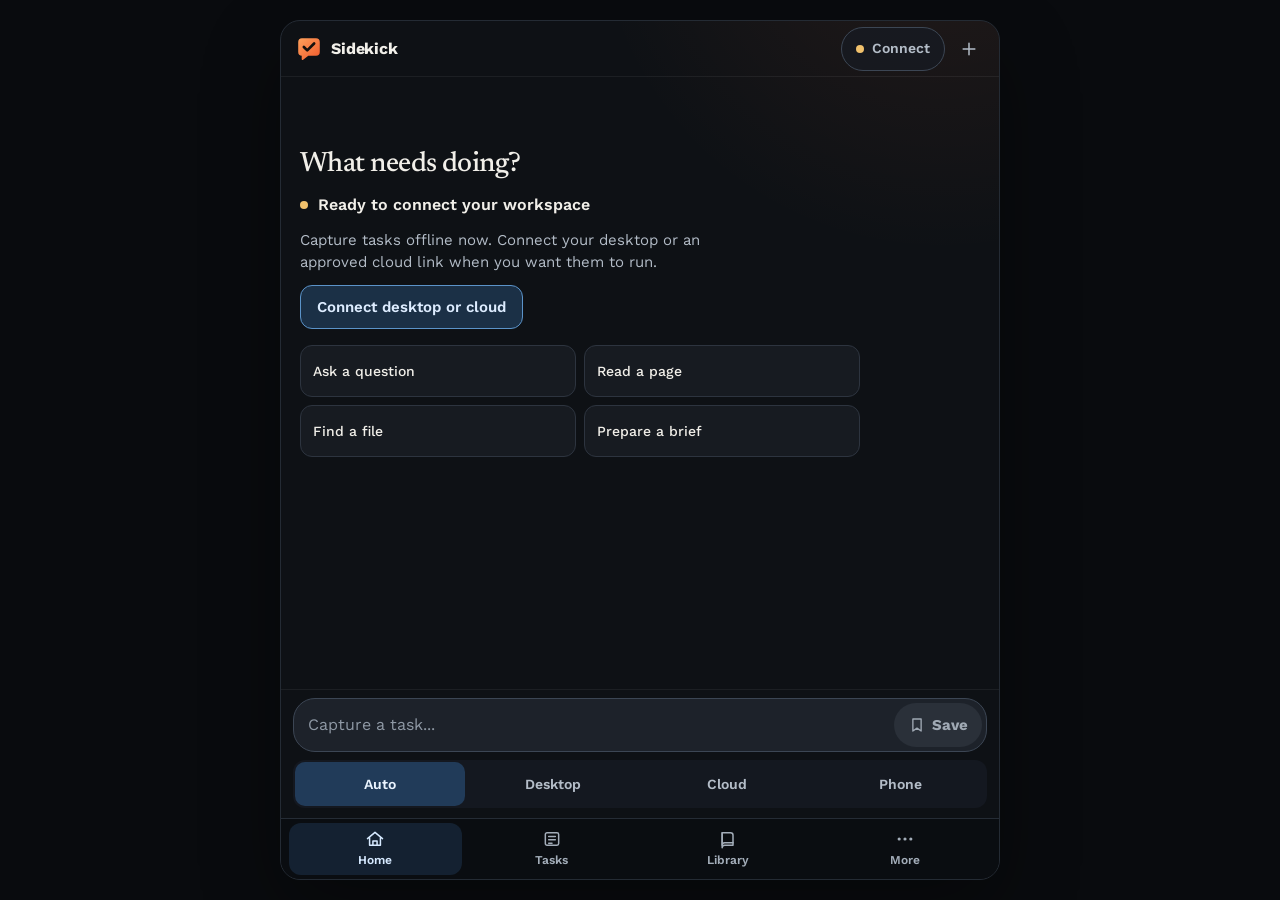
==== pocket.html @ bcf216ad "Sidekick phone v19 (rebuild): a notice such as 'your PC removed this phone' leads the home screen in" ====
<!doctype html><html lang="en"><head><meta charset="UTF-8"/><meta name="viewport" content="width=device-width,initial-scale=1,viewport-fit=cover"/><meta name="theme-color" content="#0e1115"/><meta name="application-name" content="Sidekick"/><meta name="apple-mobile-web-app-title" content="Sidekick"/><link rel="manifest" href="./pocket.webmanifest"/><link rel="icon" type="image/svg+xml" href="./pocket-icon.svg"/><title>Sidekick</title>  <script type="module" crossorigin src="./assets/pocket-DyJHhCcB.js"></script>
  <link rel="stylesheet" crossorigin href="./assets/pocket-sAyey6Wx.css">
</head><body><div id="root"></div></body></html>
---- assets/pocket-sAyey6Wx.css ----
@font-face{font-family:Newsreader Variable;font-style:normal;font-display:swap;font-weight:200 800;src:url(./newsreader-vietnamese-wght-normal-Czsa-EzN.woff2)format("woff2-variations");unicode-range:U+102-103,U+110-111,U+128-129,U+168-169,U+1A0-1A1,U+1AF-1B0,U+300-301,U+303-304,U+308-309,U+323,U+329,U+1EA0-1EF9,U+20AB}@font-face{font-family:Newsreader Variable;font-style:normal;font-display:swap;font-weight:200 800;src:url(./newsreader-latin-ext-wght-normal-C-3rgBeH.woff2)format("woff2-variations");unicode-range:U+100-2BA,U+2BD-2C5,U+2C7-2CC,U+2CE-2D7,U+2DD-2FF,U+304,U+308,U+329,U+1D00-1DBF,U+1E00-1E9F,U+1EF2-1EFF,U+2020,U+20A0-20AB,U+20AD-20C0,U+2113,U+2C60-2C7F,U+A720-A7FF}@font-face{font-family:Newsreader Variable;font-style:normal;font-display:swap;font-weight:200 800;src:url(./newsreader-latin-wght-normal-CCVVNp6i.woff2)format("woff2-variations");unicode-range:U+??,U+131,U+152-153,U+2BB-2BC,U+2C6,U+2DA,U+2DC,U+304,U+308,U+329,U+2000-206F,U+20AC,U+2122,U+2191,U+2193,U+2212,U+2215,U+FEFF,U+FFFD}@font-face{font-family:Work Sans Variable;font-style:normal;font-display:swap;font-weight:100 900;src:url(./work-sans-vietnamese-wght-normal-BKsN3ITN.woff2)format("woff2-variations");unicode-range:U+102-103,U+110-111,U+128-129,U+168-169,U+1A0-1A1,U+1AF-1B0,U+300-301,U+303-304,U+308-309,U+323,U+329,U+1EA0-1EF9,U+20AB}@font-face{font-family:Work Sans Variable;font-style:normal;font-display:swap;font-weight:100 900;src:url(./work-sans-latin-ext-wght-normal-B5dZ8C4S.woff2)format("woff2-variations");unicode-range:U+100-2BA,U+2BD-2C5,U+2C7-2CC,U+2CE-2D7,U+2DD-2FF,U+304,U+308,U+329,U+1D00-1DBF,U+1E00-1E9F,U+1EF2-1EFF,U+2020,U+20A0-20AB,U+20AD-20C0,U+2113,U+2C60-2C7F,U+A720-A7FF}@font-face{font-family:Work Sans Variable;font-style:normal;font-display:swap;font-weight:100 900;src:url(./work-sans-latin-wght-normal-Bl-S9Xys.woff2)format("woff2-variations");unicode-range:U+??,U+131,U+152-153,U+2BB-2BC,U+2C6,U+2DA,U+2DC,U+304,U+308,U+329,U+2000-206F,U+20AC,U+2122,U+2191,U+2193,U+2212,U+2215,U+FEFF,U+FFFD}:root{--p-bg:#0e1115;--p-rail:#090b0e;--p-surface:#171b21;--p-surface-2:#1d222a;--p-border:#2d343f;--p-border-strong:#3c4654;--p-text:#f1efe9;--p-muted:#b3bcc7;--p-faint:#97a1ad;--p-accent:#ff8f5c;--p-accent-strong:#ffa877;--p-green:#68cd9a;--p-amber:#f1c16c;--p-red:#f07b78;color:var(--p-text);background:var(--p-bg);--lightningcss-light: ;--lightningcss-dark:initial;color-scheme:dark;font-synthesis:none;-webkit-text-size-adjust:100%;-moz-text-size-adjust:100%;text-size-adjust:100%;font-family:Work Sans Variable,Segoe UI Variable,system-ui,sans-serif;font-size:16px;line-height:1.5}*{box-sizing:border-box}html,body,#root{height:100%}body{background:var(--p-rail);min-width:320px;margin:0;overflow:hidden}button,textarea,input{font:inherit;color:inherit}button{cursor:pointer;touch-action:manipulation;-webkit-tap-highlight-color:transparent}button:disabled{cursor:not-allowed}:focus-visible{outline:2px solid var(--p-accent);outline-offset:2px}.sr-only{clip:rect(0 0 0 0);white-space:nowrap;border:0;width:1px;height:1px;margin:-1px;padding:0;position:absolute;overflow:hidden}.pocket-skip{z-index:45;color:#16110e;background:#e6f2ff;border-radius:10px;align-items:center;min-height:44px;padding:0 14px;font-size:14px;font-weight:700;text-decoration:none;transition:top .16s;display:inline-flex;position:fixed;top:-5rem;left:12px}.pocket-skip:focus{top:12px}.pocket-icon{flex:none;width:20px;height:20px}.pocket-shell{background:radial-gradient(circle at 92% -14%, #ff7a4517, transparent 22rem), var(--p-bg);grid-template-rows:auto minmax(0,1fr) auto auto;grid-template-columns:minmax(0,1fr);width:100%;max-width:720px;height:100dvh;margin:0 auto;display:grid;overflow:hidden}.pocket-header{min-height:56px;padding:env(safe-area-inset-top,0px) 8px 0 6px;border-bottom:1px solid #ffffff0f;justify-content:space-between;align-items:center;gap:8px;display:flex}.pocket-mark{letter-spacing:-.01em;background:0 0;border:0;border-radius:10px;align-items:center;gap:8px;min-width:0;min-height:44px;padding:0 8px;display:inline-flex;overflow:hidden}.pocket-mark-symbol{color:#eef6ff;background:0 0;border-radius:8px;place-items:center;width:28px;height:28px;display:grid}.pocket-mark-symbol .brand-mark{width:28px;height:28px}.pocket-mark b{font-size:16px;font-weight:700}.pocket-mark small{color:var(--p-faint);letter-spacing:.06em;text-transform:uppercase;font-size:12px;font-weight:600}.pocket-header-actions{flex:none;align-items:center;gap:2px;display:flex}@media (width<=359px){.pocket-mark small{display:none}.pocket-route-chip{padding:0 12px}}.pocket-route-chip{border:1px solid var(--p-border-strong);min-height:44px;color:var(--p-muted);white-space:nowrap;background:#171b21d9;border-radius:999px;align-items:center;gap:8px;padding:0 14px;font-size:14px;font-weight:600;display:inline-flex}.pocket-route-chip strong{color:inherit;font-weight:600}.pocket-route-chip.is-ready{color:#dcf3e6;border-color:#68cd9a61}.route-dot,.mini-status{background:var(--p-amber);border-radius:50%;flex:none;width:8px;height:8px}.is-ready .route-dot,.mini-status.checked{background:var(--p-green);box-shadow:0 0 0 3px #68cd9a24}.mini-status.failed,.mini-status.unavailable{background:var(--p-red)}.mini-status.needs_confirmation,.mini-status.draft{background:var(--p-amber)}.pocket-icon-button{width:44px;height:44px;color:var(--p-muted);background:0 0;border:0;border-radius:12px;place-items:center;display:grid}.pocket-icon-button:hover{color:var(--p-text);background:#1b2129}.pocket-scroll{overscroll-behavior:contain;min-height:0;padding:16px 16px 24px;position:relative;overflow-y:auto}.pocket-thread{gap:24px;max-width:680px;margin:0 auto;display:grid}.pocket-empty-state{gap:12px;max-width:560px;padding:clamp(8px,6vh,56px) 0 4px;display:grid}.pocket-empty-state h1,.pocket-page h1{color:var(--p-text);letter-spacing:-.02em;margin:0;font-family:Newsreader Variable,Georgia,serif;font-size:28px;font-weight:500;line-height:34px}.pocket-lede{color:var(--p-text);align-items:center;gap:10px;margin:0;font-size:16px;font-weight:600;display:flex}.pocket-copy{max-width:46ch;color:var(--p-muted);margin:0;font-size:15px;line-height:22px}.pocket-connect-cta{color:#ddecff;background:#1b3046;border:1px solid #5b93c9;border-radius:12px;justify-self:start;min-height:44px;padding:0 16px;font-size:15px;font-weight:600}.pocket-connect-cta:hover{background:#22405f}.pocket-suggestions{grid-template-columns:repeat(2,minmax(0,1fr));gap:8px;margin-top:4px;display:grid}.pocket-suggestions button{border:1px solid var(--p-border);min-height:52px;color:var(--p-text);background:var(--p-surface);text-align:left;border-radius:12px;padding:8px 12px;font-size:14px;font-weight:500;line-height:20px;transition:border-color .16s,background-color .16s}.pocket-suggestions button:hover{background:#1a212a;border-color:#4f76a0}.pocket-recent{gap:8px;margin-top:12px;display:grid}.pocket-recent h2,.pocket-page h2{color:var(--p-muted);letter-spacing:.06em;text-transform:uppercase;margin:12px 0 0;font-size:13px;font-weight:700}.pocket-turn-group{gap:12px;display:grid}.pocket-user-turn{justify-content:flex-end;display:flex}.pocket-user-turn p{color:#f5f5f7;white-space:pre-wrap;overflow-wrap:anywhere;background:#262c35;border-radius:18px 18px 4px;max-width:min(86%,560px);margin:0;padding:10px 14px;font-size:16px;line-height:24px}.pocket-agent-turn{gap:10px;min-width:0;display:grid}.pocket-agent-turn header{flex-wrap:wrap;align-items:center;gap:8px;min-height:28px;display:flex}.pocket-avatar{color:#fff;background:0 0;border-radius:50%;place-items:center;width:28px;height:28px;display:grid}.pocket-avatar .brand-mark{width:26px;height:26px}.pocket-avatar.is-working{animation:1.8s ease-in-out infinite pocket-pulse}.pocket-agent-turn header strong{color:var(--p-text);font-size:15px;font-weight:700}.pocket-agent-turn header small{color:var(--p-muted);font-size:14px}.pocket-meta{color:var(--p-faint);align-items:center;gap:8px;margin-left:auto;font-size:13px;display:inline-flex}.pocket-meta code{border:1px solid var(--p-border);color:#c3d6ea;background:#13171c;border-radius:6px;padding:1px 6px;font:12px/18px ui-monospace,SFMono-Regular,Consolas,monospace}.pocket-steps{gap:2px;margin:0;padding:0;list-style:none;display:grid}.pocket-steps li{color:var(--p-muted);overflow-wrap:anywhere;align-items:flex-start;gap:10px;padding:6px 0;font-size:14px;line-height:20px;display:flex;position:relative}.pocket-steps li:before{content:"";border:1.5px solid #5d6876;border-radius:50%;flex:none;width:16px;height:16px;margin-top:2px}.pocket-steps li.is-done:before{background:#68cd9a29;border-color:#68cd9aa6}.pocket-steps li.is-done:after{content:"";border:solid var(--p-green);border-width:0 1.8px 1.8px 0;width:4px;height:7px;position:absolute;top:11px;left:6px;transform:rotate(45deg)}.pocket-steps li.is-current{color:var(--p-text)}.pocket-steps li.is-current:before{border-color:var(--p-accent);border-top-color:#0000;animation:.9s linear infinite pocket-spin}.pocket-steps-summary{border:1px solid var(--p-border);background:#171b2199;border-radius:12px;padding:0 12px}.pocket-steps-summary summary{min-height:44px;color:var(--p-muted);cursor:pointer;align-items:center;font-size:14px;display:flex}.pocket-steps-summary .pocket-steps{padding-bottom:8px}.pocket-answer{color:#ebebee;overflow-wrap:anywhere;font-size:16px;line-height:26px}.pocket-answer p{margin:0 0 .7em}.pocket-answer p:last-child{margin-bottom:0}.pocket-answer h1,.pocket-answer h2,.pocket-answer h3{margin:1em 0 .4em;font-size:17px;line-height:24px}.pocket-answer ul,.pocket-answer ol{margin:.6em 0;padding-left:1.4em}.pocket-answer li{margin:.3em 0}.pocket-answer blockquote{color:var(--p-muted);border-left:3px solid #3d4756;margin:.8em 0;padding-left:12px}.pocket-answer pre{background:#141923;border-radius:10px;padding:12px;font-size:13px;line-height:20px;overflow-x:auto}.pocket-answer code{background:#2b3039;border-radius:4px;padding:.1em .3em;font-size:.9em}.pocket-answer pre code{background:0 0;padding:0}.pocket-source{color:var(--p-muted);overflow-wrap:anywhere;flex-wrap:wrap;gap:6px;margin:10px 0 0;font-size:12px;line-height:18px;display:flex}.pocket-source span{color:#c9ccd3;font-weight:600}.pocket-answer a{color:#93c1ff;text-underline-offset:2px;text-decoration:underline}.pocket-answer table{border-collapse:collapse;font-size:14px;display:block;overflow-x:auto}.pocket-answer td,.pocket-answer th{border:1px solid #4a5260;padding:6px 8px}.pocket-result.failed .pocket-answer,.pocket-result.unavailable .pocket-answer,.pocket-result.needs_confirmation .pocket-answer{border-left:3px solid var(--p-red);padding-left:12px}.pocket-result.needs_confirmation .pocket-answer{border-left-color:var(--p-amber)}.pocket-turn-files{gap:6px;margin:0;padding:0;list-style:none;display:grid}.pocket-turn-files li{color:#b4e6c8;overflow-wrap:anywhere;background:#2f7e521f;border:1px solid #68cd9a47;border-radius:8px;padding:8px 10px;font:13px/18px ui-monospace,SFMono-Regular,Consolas,monospace}.pocket-evidence-details{border-top:1px solid #ffffff14}.pocket-evidence-details summary{min-height:44px;color:var(--p-faint);cursor:pointer;align-items:center;font-size:14px;display:flex}.pocket-evidence-details pre{color:#c6c8d0;white-space:pre-wrap;background:#15181d;border-radius:10px;max-height:260px;margin:0 0 8px;padding:12px;font:12px/1.55 ui-monospace,SFMono-Regular,Consolas,monospace;overflow:auto}.pocket-system-turn{background:#734f1a29;border:1px solid #f1c16c52;border-radius:14px;gap:10px;padding:12px 14px;display:grid}.pocket-system-turn p{color:#f2dcb2;margin:0;font-size:15px;line-height:22px}.pocket-system-turn button{color:#fbe7c2;background:#734f1a4d;border:1px solid #f1c16c80;border-radius:12px;justify-self:start;min-height:44px;padding:0 14px;font-size:15px;font-weight:600}.pocket-notice{color:#d3e6fb;background:#3f76b129;border-radius:12px;margin:0;padding:10px 14px;font-size:14px;line-height:20px}.pocket-composer{background:var(--p-bg);border-top:1px solid #ffffff0f;grid-template-columns:minmax(0,1fr);gap:8px;min-width:0;padding:8px 12px 10px;display:grid}.pocket-input-row{border:1px solid var(--p-border-strong);background:var(--p-surface-2);border-radius:22px;align-items:flex-end;gap:8px;min-width:0;padding:4px 4px 4px 14px;transition:border-color .16s,box-shadow .16s;display:flex}.pocket-input-row:focus-within{border-color:#5d8fc4;box-shadow:0 0 0 3px #ff8f5c2e}.pocket-input-row textarea{resize:none;width:0;min-width:0;min-height:44px;max-height:144px;color:var(--p-text);background:0 0;border:0;outline:none;flex:auto;padding:10px 0;font-size:16px;line-height:24px}.pocket-input-row textarea::placeholder{color:#8f99a5}.pocket-run{color:#16110e;background:var(--p-accent-strong);border:0;border-radius:999px;flex:none;justify-content:center;align-items:center;gap:6px;min-width:76px;height:44px;padding:0 14px;font-size:15px;font-weight:700;transition:background-color .16s;display:inline-flex}.pocket-run .pocket-icon{width:18px;height:18px}.pocket-run:hover:not(:disabled){background:#b4d9ff}.pocket-run.is-save{color:#261a04;background:var(--p-amber)}.pocket-run.is-save:hover:not(:disabled){background:#f6d494}.pocket-run:disabled{color:#a0a9b4;background:#2a3039}.destination-picker{background:#141820;border-radius:12px;grid-template-columns:repeat(4,minmax(0,1fr));gap:4px;padding:2px;display:grid}.destination-picker button{min-height:44px;color:var(--p-muted);background:0 0;border:0;border-radius:10px;font-size:14px;font-weight:600}.destination-picker button:hover{color:var(--p-text)}.destination-picker button.selected{color:#eaf4ff;background:#213b59}.pocket-nav{padding:4px 8px calc(4px + env(safe-area-inset-bottom,0px));background:#0b0d11f7;border-top:1px solid #252c35;grid-template-columns:repeat(4,minmax(0,1fr));gap:4px;display:grid}.pocket-nav>button{color:#a3adb9;background:0 0;border:0;border-radius:12px;align-content:center;place-items:center;gap:2px;min-height:52px;font-size:12px;font-weight:600;display:grid}.pocket-nav>button.active{color:#d6e9ff;background:#3f76b133}.pocket-page{gap:12px;max-width:680px;margin:0 auto;padding:8px 0 16px;display:grid}.pocket-list{gap:8px;display:grid}.pocket-list button{border:1px solid var(--p-border);min-width:0;min-height:60px;color:var(--p-text);background:var(--p-surface);text-align:left;border-radius:14px;align-items:center;gap:12px;padding:10px 14px;transition:border-color .16s,background-color .16s;display:flex}.pocket-list button:hover{background:#19212a;border-color:#4b6f96}.pocket-list button>span:nth-child(2){flex:1;gap:2px;min-width:0;display:grid}.pocket-list strong,.pocket-list small{text-overflow:ellipsis;white-space:nowrap;overflow:hidden}.pocket-list strong{font-size:15px;font-weight:600}.pocket-list small{color:var(--p-faint);font-size:13px}.pocket-list b{color:#9fcfff;font-size:14px;font-weight:600}.pocket-empty{color:var(--p-muted);border:1px dashed #3a4552;border-radius:14px;padding:14px;font-size:15px;line-height:22px}.pocket-files{gap:8px;margin:0;padding:0;list-style:none;display:grid}.pocket-files li{color:#b4e6c8;overflow-wrap:anywhere;background:#2f7e521f;border:1px solid #68cd9a40;border-radius:10px;padding:10px 12px;font:13px/18px ui-monospace,SFMono-Regular,Consolas,monospace}.pocket-note,.mode-note{border:1px solid var(--p-border);background:var(--p-surface);border-radius:14px;padding:14px}.pocket-note strong,.mode-note strong{font-size:15px;font-weight:600}.pocket-note p,.mode-note p{color:var(--p-muted);margin:6px 0 0;font-size:14px;line-height:21px}.pocket-wide-action{color:#ddecff;background:#1b3046;border:1px solid #5b93c9;border-radius:12px;width:100%;min-height:48px;font-size:15px;font-weight:600}.pocket-kicker{color:#8fc3f8;letter-spacing:.08em;text-transform:uppercase;margin:0 0 6px;font-size:12px;font-weight:700}.sheet-layer{z-index:30;align-items:end;display:grid;position:fixed;inset:0}.sheet-scrim{background:#010407b8;border:0;width:100%;position:absolute;inset:0}.connection-sheet{overscroll-behavior:contain;width:100%;max-width:720px;max-height:min(88dvh,720px);padding:20px 18px calc(18px + env(safe-area-inset-bottom,0px));color:var(--p-text);background:#171c22;border:1px solid #384553;border-radius:20px 20px 0 0;margin:0 auto;position:relative;overflow-y:auto;box-shadow:0 -1.2rem 3.5rem #0006}.connection-sheet:before{content:"";background:#657181;border-radius:99px;width:36px;height:4px;margin:-6px auto 16px;display:block}.connection-sheet h2{letter-spacing:-.02em;margin:0;font-family:Newsreader Variable,Georgia,serif;font-size:24px;font-weight:500;line-height:30px}.sheet-copy{color:var(--p-muted);margin:10px 0 14px;font-size:15px;line-height:22px}.sheet-choice{width:100%;min-height:64px;color:var(--p-text);text-align:left;background:#202731;border:1px solid #394452;border-radius:14px;grid-template-columns:32px 1fr;margin-top:8px;padding:12px 14px;display:grid}.sheet-choice:hover{background:#25313d;border-color:#5f8fbd}.sheet-choice span{color:#91c5fb;grid-row:span 2;font:16px Newsreader Variable,Georgia,serif}.sheet-choice strong{font-size:16px;font-weight:600}.sheet-choice small{color:var(--p-muted);margin-top:2px;font-size:14px;line-height:20px}.sheet-close{color:#d7e8fb;background:0 0;border:1px solid #475463;border-radius:12px;width:100%;min-height:48px;margin-top:12px;font-size:15px;font-weight:600}.sheet-close.primary{color:#16110e;background:var(--p-accent-strong);border-color:#ffb48a}.sheet-back{color:#98c9fc;background:0 0;border:0;min-height:44px;margin:-4px 0 4px;padding:0 4px;font-size:15px;font-weight:600}.connection-sheet ol{color:var(--p-muted);gap:10px;margin:14px 0;padding-left:22px;font-size:15px;line-height:22px;display:grid}.connection-sheet li::marker{color:#8ec4fa;font-weight:700}.sheet-field{color:#cce3fb;gap:6px;margin-top:12px;font-size:14px;font-weight:600;display:grid}.sheet-field input{color:#edf5ff;background:#0f1318;border:1px solid #3c4958;border-radius:10px;width:100%;min-height:48px;padding:10px 12px;font:14px/1.4 ui-monospace,SFMono-Regular,Consolas,monospace}.sheet-field input::placeholder{color:#8f99a5}.sheet-hint,.sheet-error,.sheet-session p{color:var(--p-muted);margin:8px 0 0;font-size:14px;line-height:20px}.sheet-error{border-left:3px solid var(--p-amber);color:#f2d69f;padding-left:10px;font-weight:600}.sheet-session{background:#202731;border:1px solid #394553;border-radius:12px;margin-top:12px;padding:12px}.sheet-session strong{color:#a8d0fb;overflow-wrap:anywhere;font-size:15px}@keyframes pocket-pulse{50%{opacity:.55;box-shadow:0 0 0 4px #ff8f5c24}}@keyframes pocket-spin{to{transform:rotate(360deg)}}@media (width>=721px){body{padding:20px}.pocket-shell{border:1px solid #242b34;border-radius:20px;height:calc(100dvh - 40px);box-shadow:0 1.8rem 5rem #00000052}}@media (prefers-reduced-motion:reduce){*,:before,:after{scroll-behavior:auto!important;transition-duration:.01ms!important;animation-duration:.01ms!important;animation-iteration-count:1!important}}.pocket-queued{gap:4px}.pocket-queued .pocket-user-turn p{color:#d6dde8;background:0 0;border:1px dashed #aabad26b}.pocket-queued-status{color:#9aa6b7;justify-content:flex-end;align-items:center;gap:4px;font-size:13px;line-height:18px;display:flex}.pocket-queued-status button{color:#c9d6e8;text-underline-offset:3px;background:0 0;border:0;border-radius:10px;min-width:44px;min-height:44px;padding:0 10px;font-size:14px;font-weight:600;text-decoration:underline}.pocket-queued-status button:focus-visible{outline-offset:2px;outline:2px solid #7fb2ff}
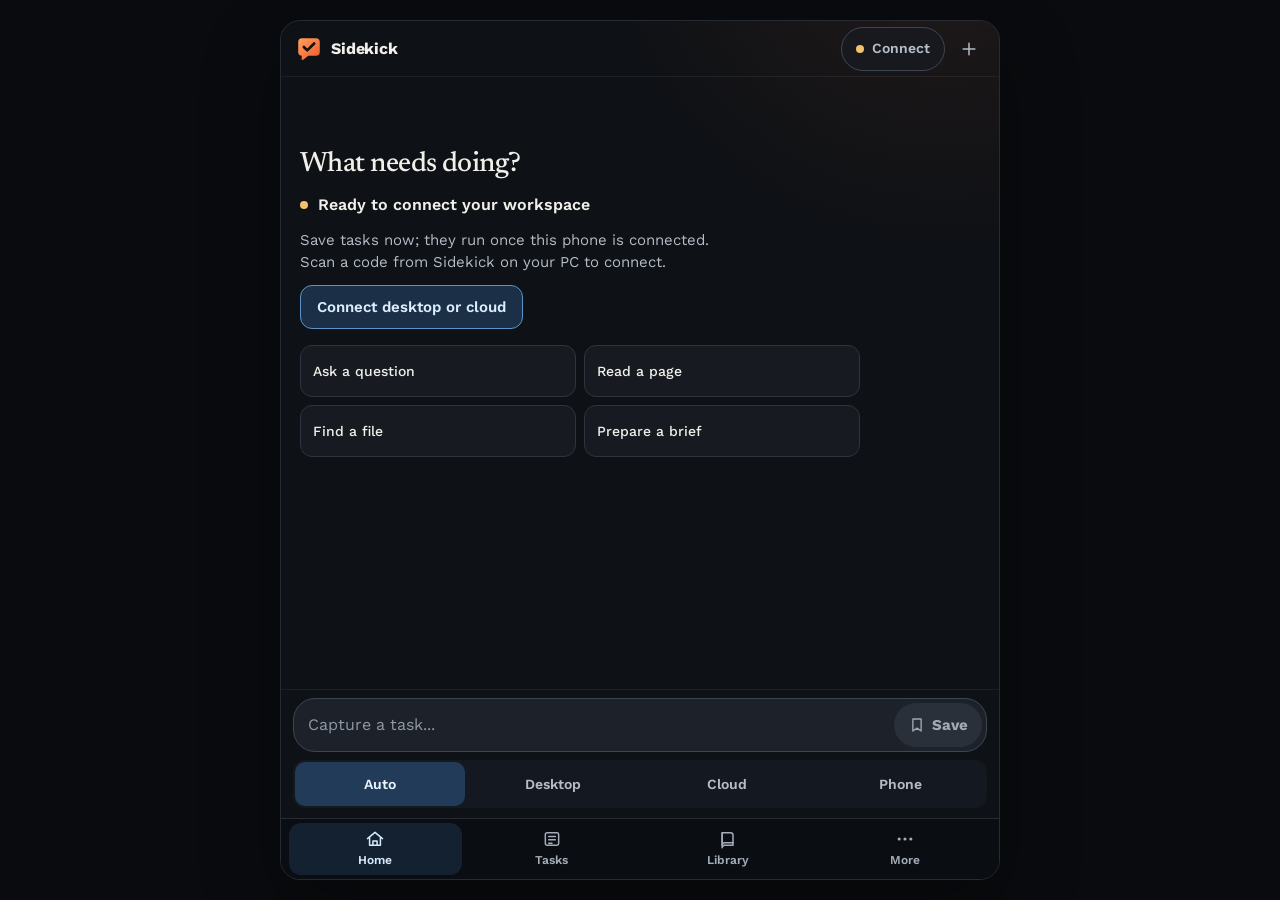
==== commit 3f3bbc6a: "Sidekick phone v20: plain words for connecting (Sidekick's free cloud, a code from Sidekick on your " ====
--- a/pocket.html
+++ b/pocket.html
@@ -1,3 +1,3 @@
-<!doctype html><html lang="en"><head><meta charset="UTF-8"/><meta name="viewport" content="width=device-width,initial-scale=1,viewport-fit=cover"/><meta name="theme-color" content="#0e1115"/><meta name="application-name" content="Sidekick"/><meta name="apple-mobile-web-app-title" content="Sidekick"/><link rel="manifest" href="./pocket.webmanifest"/><link rel="icon" type="image/svg+xml" href="./pocket-icon.svg"/><title>Sidekick</title>  <script type="module" crossorigin src="./assets/pocket-DyJHhCcB.js"></script>
+<!doctype html><html lang="en"><head><meta charset="UTF-8"/><meta name="viewport" content="width=device-width,initial-scale=1,viewport-fit=cover"/><meta name="theme-color" content="#0e1115"/><meta name="application-name" content="Sidekick"/><meta name="apple-mobile-web-app-title" content="Sidekick"/><link rel="manifest" href="./pocket.webmanifest"/><link rel="icon" type="image/svg+xml" href="./pocket-icon.svg"/><title>Sidekick</title>  <script type="module" crossorigin src="./assets/pocket-mshptA4l.js"></script>
   <link rel="stylesheet" crossorigin href="./assets/pocket-sAyey6Wx.css">
 </head><body><div id="root"></div></body></html>
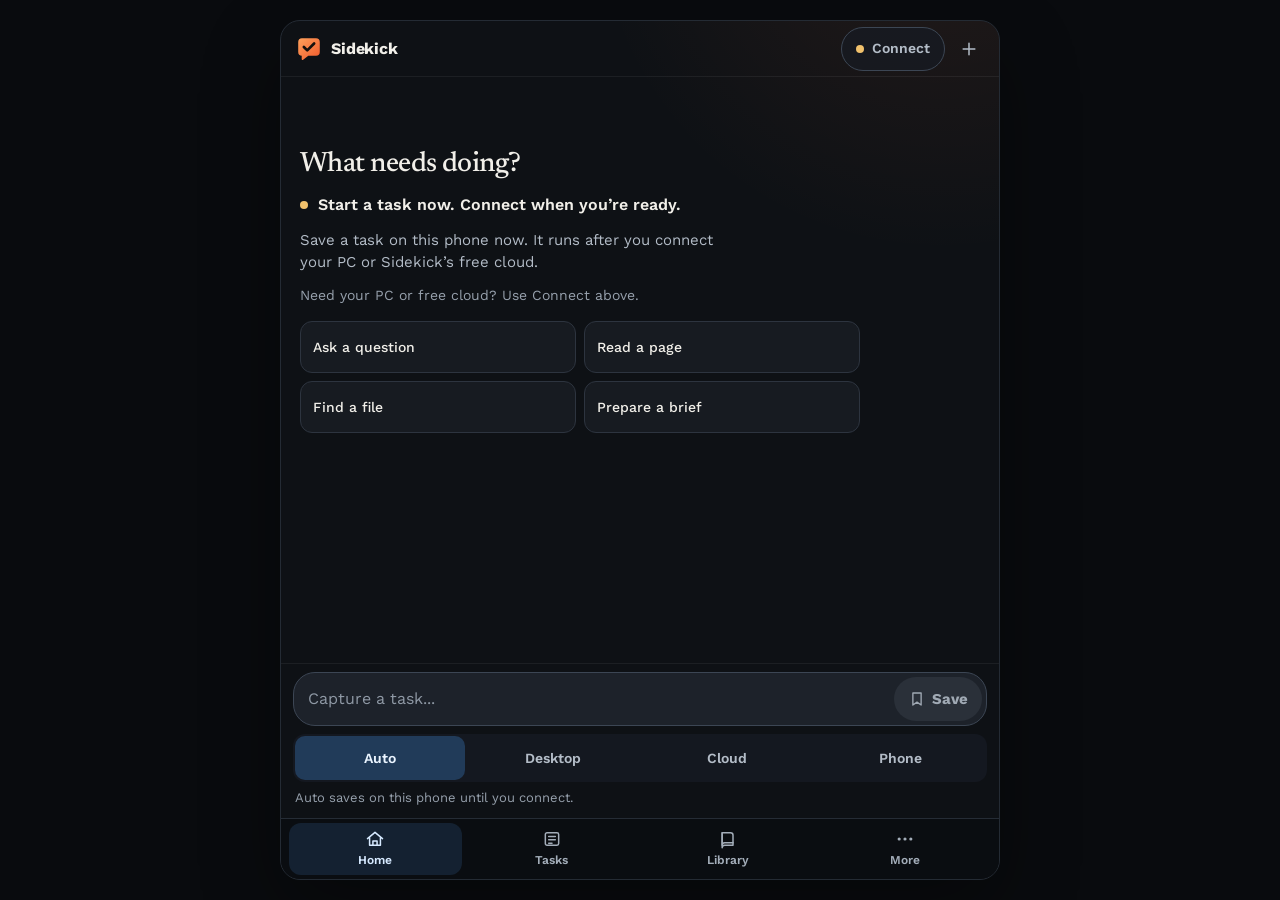
==== commit 7201c435: "Sidekick phone v23: clarify first task and route choices" ====
--- a/pocket.html
+++ b/pocket.html
@@ -1,3 +1,3 @@
-<!doctype html><html lang="en"><head><meta charset="UTF-8"/><meta name="viewport" content="width=device-width,initial-scale=1,viewport-fit=cover"/><meta name="theme-color" content="#0e1115"/><meta name="application-name" content="Sidekick"/><meta name="apple-mobile-web-app-title" content="Sidekick"/><link rel="manifest" href="./pocket.webmanifest"/><link rel="icon" type="image/svg+xml" href="./pocket-icon.svg"/><title>Sidekick</title>  <script type="module" crossorigin src="./assets/pocket-mshptA4l.js"></script>
-  <link rel="stylesheet" crossorigin href="./assets/pocket-sAyey6Wx.css">
+<!doctype html><html lang="en"><head><meta charset="UTF-8"/><meta name="viewport" content="width=device-width,initial-scale=1,viewport-fit=cover"/><meta name="theme-color" content="#0e1115"/><meta name="application-name" content="Sidekick"/><meta name="apple-mobile-web-app-title" content="Sidekick"/><link rel="manifest" href="./pocket.webmanifest"/><link rel="icon" type="image/svg+xml" href="./pocket-icon.svg"/><title>Sidekick</title>  <script type="module" crossorigin src="./assets/pocket-BIew_nHG.js"></script>
+  <link rel="stylesheet" crossorigin href="./assets/pocket-LfOFOSbl.css">
 </head><body><div id="root"></div></body></html>
--- a/assets/pocket-LfOFOSbl.css
+++ b/assets/pocket-LfOFOSbl.css
@@ -0,0 +1 @@
+@font-face{font-family:Newsreader Variable;font-style:normal;font-display:swap;font-weight:200 800;src:url(./newsreader-vietnamese-wght-normal-Czsa-EzN.woff2)format("woff2-variations");unicode-range:U+102-103,U+110-111,U+128-129,U+168-169,U+1A0-1A1,U+1AF-1B0,U+300-301,U+303-304,U+308-309,U+323,U+329,U+1EA0-1EF9,U+20AB}@font-face{font-family:Newsreader Variable;font-style:normal;font-display:swap;font-weight:200 800;src:url(./newsreader-latin-ext-wght-normal-C-3rgBeH.woff2)format("woff2-variations");unicode-range:U+100-2BA,U+2BD-2C5,U+2C7-2CC,U+2CE-2D7,U+2DD-2FF,U+304,U+308,U+329,U+1D00-1DBF,U+1E00-1E9F,U+1EF2-1EFF,U+2020,U+20A0-20AB,U+20AD-20C0,U+2113,U+2C60-2C7F,U+A720-A7FF}@font-face{font-family:Newsreader Variable;font-style:normal;font-display:swap;font-weight:200 800;src:url(./newsreader-latin-wght-normal-CCVVNp6i.woff2)format("woff2-variations");unicode-range:U+??,U+131,U+152-153,U+2BB-2BC,U+2C6,U+2DA,U+2DC,U+304,U+308,U+329,U+2000-206F,U+20AC,U+2122,U+2191,U+2193,U+2212,U+2215,U+FEFF,U+FFFD}@font-face{font-family:Work Sans Variable;font-style:normal;font-display:swap;font-weight:100 900;src:url(./work-sans-vietnamese-wght-normal-BKsN3ITN.woff2)format("woff2-variations");unicode-range:U+102-103,U+110-111,U+128-129,U+168-169,U+1A0-1A1,U+1AF-1B0,U+300-301,U+303-304,U+308-309,U+323,U+329,U+1EA0-1EF9,U+20AB}@font-face{font-family:Work Sans Variable;font-style:normal;font-display:swap;font-weight:100 900;src:url(./work-sans-latin-ext-wght-normal-B5dZ8C4S.woff2)format("woff2-variations");unicode-range:U+100-2BA,U+2BD-2C5,U+2C7-2CC,U+2CE-2D7,U+2DD-2FF,U+304,U+308,U+329,U+1D00-1DBF,U+1E00-1E9F,U+1EF2-1EFF,U+2020,U+20A0-20AB,U+20AD-20C0,U+2113,U+2C60-2C7F,U+A720-A7FF}@font-face{font-family:Work Sans Variable;font-style:normal;font-display:swap;font-weight:100 900;src:url(./work-sans-latin-wght-normal-Bl-S9Xys.woff2)format("woff2-variations");unicode-range:U+??,U+131,U+152-153,U+2BB-2BC,U+2C6,U+2DA,U+2DC,U+304,U+308,U+329,U+2000-206F,U+20AC,U+2122,U+2191,U+2193,U+2212,U+2215,U+FEFF,U+FFFD}:root{--p-bg:#0e1115;--p-rail:#090b0e;--p-surface:#171b21;--p-surface-2:#1d222a;--p-border:#2d343f;--p-border-strong:#3c4654;--p-text:#f1efe9;--p-muted:#b3bcc7;--p-faint:#97a1ad;--p-accent:#ff8f5c;--p-accent-strong:#ffa877;--p-green:#68cd9a;--p-amber:#f1c16c;--p-red:#f07b78;color:var(--p-text);background:var(--p-bg);--lightningcss-light: ;--lightningcss-dark:initial;color-scheme:dark;font-synthesis:none;-webkit-text-size-adjust:100%;-moz-text-size-adjust:100%;text-size-adjust:100%;font-family:Work Sans Variable,Segoe UI Variable,system-ui,sans-serif;font-size:16px;line-height:1.5}*{box-sizing:border-box}html,body,#root{height:100%}body{background:var(--p-rail);min-width:320px;margin:0;overflow:hidden}button,textarea,input{font:inherit;color:inherit}button{cursor:pointer;touch-action:manipulation;-webkit-tap-highlight-color:transparent}button:disabled{cursor:not-allowed}:focus-visible{outline:2px solid var(--p-accent);outline-offset:2px}.sr-only{clip:rect(0 0 0 0);white-space:nowrap;border:0;width:1px;height:1px;margin:-1px;padding:0;position:absolute;overflow:hidden}.pocket-skip{z-index:45;color:#16110e;background:#e6f2ff;border-radius:10px;align-items:center;min-height:44px;padding:0 14px;font-size:14px;font-weight:700;text-decoration:none;transition:top .16s;display:inline-flex;position:fixed;top:-5rem;left:12px}.pocket-skip:focus{top:12px}.pocket-icon{flex:none;width:20px;height:20px}.pocket-shell{background:radial-gradient(circle at 92% -14%, #ff7a4517, transparent 22rem), var(--p-bg);grid-template-rows:auto minmax(0,1fr) auto auto;grid-template-columns:minmax(0,1fr);width:100%;max-width:720px;height:100dvh;margin:0 auto;display:grid;overflow:hidden}.pocket-header{min-height:56px;padding:env(safe-area-inset-top,0px) 8px 0 6px;border-bottom:1px solid #ffffff0f;justify-content:space-between;align-items:center;gap:8px;display:flex}.pocket-mark{letter-spacing:-.01em;background:0 0;border:0;border-radius:10px;align-items:center;gap:8px;min-width:0;min-height:44px;padding:0 8px;display:inline-flex;overflow:hidden}.pocket-mark-symbol{color:#eef6ff;background:0 0;border-radius:8px;place-items:center;width:28px;height:28px;display:grid}.pocket-mark-symbol .brand-mark{width:28px;height:28px}.pocket-mark b{font-size:16px;font-weight:700}.pocket-mark small{color:var(--p-faint);letter-spacing:.06em;text-transform:uppercase;font-size:12px;font-weight:600}.pocket-header-actions{flex:none;align-items:center;gap:2px;display:flex}@media (width<=359px){.pocket-mark small{display:none}.pocket-route-chip{padding:0 12px}}.pocket-route-chip{border:1px solid var(--p-border-strong);min-height:44px;color:var(--p-muted);white-space:nowrap;background:#171b21d9;border-radius:999px;align-items:center;gap:8px;padding:0 14px;font-size:14px;font-weight:600;display:inline-flex}.pocket-route-chip strong{color:inherit;font-weight:600}.pocket-route-chip.is-ready{color:#dcf3e6;border-color:#68cd9a61}.route-dot,.mini-status{background:var(--p-amber);border-radius:50%;flex:none;width:8px;height:8px}.is-ready .route-dot,.mini-status.checked{background:var(--p-green);box-shadow:0 0 0 3px #68cd9a24}.mini-status.failed,.mini-status.unavailable{background:var(--p-red)}.mini-status.needs_confirmation,.mini-status.draft{background:var(--p-amber)}.pocket-icon-button{width:44px;height:44px;color:var(--p-muted);background:0 0;border:0;border-radius:12px;place-items:center;display:grid}.pocket-icon-button:hover{color:var(--p-text);background:#1b2129}.pocket-scroll{overscroll-behavior:contain;min-height:0;padding:16px 16px 24px;position:relative;overflow-y:auto}.pocket-thread{gap:24px;max-width:680px;margin:0 auto;display:grid}.pocket-empty-state{gap:12px;max-width:560px;padding:clamp(8px,6vh,56px) 0 4px;display:grid}.pocket-notice+.pocket-empty-state{padding-top:0}.pocket-empty-state h1,.pocket-page h1{color:var(--p-text);letter-spacing:-.02em;margin:0;font-family:Newsreader Variable,Georgia,serif;font-size:28px;font-weight:500;line-height:34px}.pocket-lede{color:var(--p-text);align-items:center;gap:10px;margin:0;font-size:16px;font-weight:600;display:flex}.pocket-copy{max-width:46ch;color:var(--p-muted);margin:0;font-size:15px;line-height:22px}.pocket-connect-note{color:var(--p-faint);margin:0;font-size:14px;line-height:20px}.pocket-suggestions{grid-template-columns:repeat(2,minmax(0,1fr));gap:8px;margin-top:4px;display:grid}.pocket-suggestions button{border:1px solid var(--p-border);min-height:52px;color:var(--p-text);background:var(--p-surface);text-align:left;border-radius:12px;padding:8px 12px;font-size:14px;font-weight:500;line-height:20px;transition:border-color .16s,background-color .16s}.pocket-suggestions button:hover{background:#1a212a;border-color:#4f76a0}.pocket-recent{gap:8px;margin-top:12px;display:grid}.pocket-recent h2,.pocket-page h2{color:var(--p-muted);letter-spacing:.06em;text-transform:uppercase;margin:12px 0 0;font-size:13px;font-weight:700}.pocket-turn-group{gap:12px;display:grid}.pocket-user-turn{justify-content:flex-end;display:flex}.pocket-user-turn p{color:#f5f5f7;white-space:pre-wrap;overflow-wrap:anywhere;background:#262c35;border-radius:18px 18px 4px;max-width:min(86%,560px);margin:0;padding:10px 14px;font-size:16px;line-height:24px}.pocket-agent-turn{gap:10px;min-width:0;display:grid}.pocket-agent-turn header{flex-wrap:wrap;align-items:center;gap:8px;min-height:28px;display:flex}.pocket-avatar{color:#fff;background:0 0;border-radius:50%;place-items:center;width:28px;height:28px;display:grid}.pocket-avatar .brand-mark{width:26px;height:26px}.pocket-avatar.is-working{animation:1.8s ease-in-out infinite pocket-pulse}.pocket-agent-turn header strong{color:var(--p-text);font-size:15px;font-weight:700}.pocket-agent-turn header small{color:var(--p-muted);font-size:14px}.pocket-meta{color:var(--p-faint);align-items:center;gap:8px;margin-left:auto;font-size:13px;display:inline-flex}.pocket-meta .pocket-where{border:1px solid var(--p-border);color:#c3d6ea;background:#13171c;border-radius:999px;padding:1px 8px;font-size:12px;line-height:18px}.pocket-steps{gap:2px;margin:0;padding:0;list-style:none;display:grid}.pocket-steps li{color:var(--p-muted);overflow-wrap:anywhere;align-items:flex-start;gap:10px;padding:6px 0;font-size:14px;line-height:20px;display:flex;position:relative}.pocket-steps li:before{content:"";border:1.5px solid #5d6876;border-radius:50%;flex:none;width:16px;height:16px;margin-top:2px}.pocket-steps li.is-done:before{background:#68cd9a29;border-color:#68cd9aa6}.pocket-steps li.is-done:after{content:"";border:solid var(--p-green);border-width:0 1.8px 1.8px 0;width:4px;height:7px;position:absolute;top:11px;left:6px;transform:rotate(45deg)}.pocket-steps li.is-current{color:var(--p-text)}.pocket-steps li.is-current:before{border-color:var(--p-accent);border-top-color:#0000;animation:.9s linear infinite pocket-spin}.pocket-steps-summary{border:1px solid var(--p-border);background:#171b2199;border-radius:12px;padding:0 12px}.pocket-steps-summary summary{min-height:44px;color:var(--p-muted);cursor:pointer;align-items:center;font-size:14px;display:flex}.pocket-steps-summary .pocket-steps{padding-bottom:8px}.pocket-answer{color:#ebebee;overflow-wrap:anywhere;font-size:16px;line-height:26px}.pocket-answer p{margin:0 0 .7em}.pocket-answer p:last-child{margin-bottom:0}.pocket-answer h1,.pocket-answer h2,.pocket-answer h3{margin:1em 0 .4em;font-size:17px;line-height:24px}.pocket-answer ul,.pocket-answer ol{margin:.6em 0;padding-left:1.4em}.pocket-answer li{margin:.3em 0}.pocket-answer blockquote{color:var(--p-muted);border-left:3px solid #3d4756;margin:.8em 0;padding-left:12px}.pocket-answer pre{background:#141923;border-radius:10px;padding:12px;font-size:13px;line-height:20px;overflow-x:auto}.pocket-answer code{background:#2b3039;border-radius:4px;padding:.1em .3em;font-size:.9em}.pocket-answer pre code{background:0 0;padding:0}.pocket-source{color:var(--p-muted);overflow-wrap:anywhere;flex-wrap:wrap;gap:6px;margin:10px 0 0;font-size:12px;line-height:18px;display:flex}.pocket-source span{color:#c9ccd3;font-weight:600}.pocket-answer a{color:#93c1ff;text-underline-offset:2px;text-decoration:underline}.pocket-answer table{border-collapse:collapse;font-size:14px;display:block;overflow-x:auto}.pocket-answer td,.pocket-answer th{border:1px solid #4a5260;padding:6px 8px}.pocket-result.failed .pocket-answer,.pocket-result.unavailable .pocket-answer,.pocket-result.needs_confirmation .pocket-answer{border-left:3px solid var(--p-red);padding-left:12px}.pocket-result.needs_confirmation .pocket-answer{border-left-color:var(--p-amber)}.pocket-turn-files{gap:6px;margin:0;padding:0;list-style:none;display:grid}.pocket-turn-files li{color:#b4e6c8;overflow-wrap:anywhere;background:#2f7e521f;border:1px solid #68cd9a47;border-radius:8px;padding:8px 10px;font:13px/18px ui-monospace,SFMono-Regular,Consolas,monospace}.pocket-evidence-details{border-top:1px solid #ffffff14}.pocket-evidence-details summary{min-height:44px;color:var(--p-faint);cursor:pointer;align-items:center;font-size:14px;display:flex}.pocket-evidence-details pre{color:#c6c8d0;white-space:pre-wrap;background:#15181d;border-radius:10px;max-height:260px;margin:0 0 8px;padding:12px;font:12px/1.55 ui-monospace,SFMono-Regular,Consolas,monospace;overflow:auto}.pocket-system-turn{background:#734f1a29;border:1px solid #f1c16c52;border-radius:14px;gap:10px;padding:12px 14px;display:grid}.pocket-system-turn p{color:#f2dcb2;margin:0;font-size:15px;line-height:22px}.pocket-system-turn button{color:#fbe7c2;background:#734f1a4d;border:1px solid #f1c16c80;border-radius:12px;justify-self:start;min-height:44px;padding:0 14px;font-size:15px;font-weight:600}.pocket-draft-turn{gap:6px}.pocket-notice{color:#d3e6fb;background:#3f76b129;border-radius:12px;margin:0;padding:10px 14px;font-size:14px;line-height:20px}.pocket-composer{background:var(--p-bg);border-top:1px solid #ffffff0f;grid-template-columns:minmax(0,1fr);gap:8px;min-width:0;padding:8px 12px 10px;display:grid}.pocket-input-row{border:1px solid var(--p-border-strong);background:var(--p-surface-2);border-radius:22px;align-items:flex-end;gap:8px;min-width:0;padding:4px 4px 4px 14px;transition:border-color .16s,box-shadow .16s;display:flex}.pocket-input-row:focus-within{border-color:#5d8fc4;box-shadow:0 0 0 3px #ff8f5c2e}.pocket-input-row textarea{resize:none;width:0;min-width:0;min-height:44px;max-height:144px;color:var(--p-text);background:0 0;border:0;outline:none;flex:auto;padding:10px 0;font-size:16px;line-height:24px}.pocket-input-row textarea::placeholder{color:#8f99a5}.pocket-run{color:#16110e;background:var(--p-accent-strong);border:0;border-radius:999px;flex:none;justify-content:center;align-items:center;gap:6px;min-width:76px;height:44px;padding:0 14px;font-size:15px;font-weight:700;transition:background-color .16s;display:inline-flex}.pocket-run .pocket-icon{width:18px;height:18px}.pocket-run:hover:not(:disabled){background:#b4d9ff}.pocket-run.is-save{color:#261a04;background:var(--p-amber)}.pocket-run.is-save:hover:not(:disabled){background:#f6d494}.pocket-run:disabled{color:#a0a9b4;background:#2a3039}.destination-picker{background:#141820;border-radius:12px;grid-template-columns:repeat(4,minmax(0,1fr));gap:4px;padding:2px;display:grid}.destination-picker button{min-height:44px;color:var(--p-muted);background:0 0;border:0;border-radius:10px;font-size:14px;font-weight:600}.destination-picker button:hover{color:var(--p-text)}.destination-picker button.selected{color:#eaf4ff;background:#213b59}.destination-hint{min-height:20px;color:var(--p-faint);margin:-2px 2px 0;font-size:13px;line-height:20px}.pocket-nav{padding:4px 8px calc(4px + env(safe-area-inset-bottom,0px));background:#0b0d11f7;border-top:1px solid #252c35;grid-template-columns:repeat(4,minmax(0,1fr));gap:4px;display:grid}.pocket-nav>button{color:#a3adb9;background:0 0;border:0;border-radius:12px;align-content:center;place-items:center;gap:2px;min-height:52px;font-size:12px;font-weight:600;display:grid}.pocket-nav>button.active{color:#d6e9ff;background:#3f76b133}.pocket-page{gap:12px;max-width:680px;margin:0 auto;padding:8px 0 16px;display:grid}.pocket-list{gap:8px;display:grid}.pocket-list button{border:1px solid var(--p-border);min-width:0;min-height:60px;color:var(--p-text);background:var(--p-surface);text-align:left;border-radius:14px;align-items:center;gap:12px;padding:10px 14px;transition:border-color .16s,background-color .16s;display:flex}.pocket-list button:hover{background:#19212a;border-color:#4b6f96}.pocket-list button>span:nth-child(2){flex:1;gap:2px;min-width:0;display:grid}.pocket-list strong,.pocket-list small{text-overflow:ellipsis;white-space:nowrap;overflow:hidden}.pocket-list strong{font-size:15px;font-weight:600}.pocket-list small{color:var(--p-faint);font-size:13px}.pocket-list b{color:#9fcfff;font-size:14px;font-weight:600}.pocket-empty{color:var(--p-muted);border:1px dashed #3a4552;border-radius:14px;padding:14px;font-size:15px;line-height:22px}.pocket-files{gap:8px;margin:0;padding:0;list-style:none;display:grid}.pocket-files li{color:#b4e6c8;overflow-wrap:anywhere;background:#2f7e521f;border:1px solid #68cd9a40;border-radius:10px;padding:10px 12px;font:13px/18px ui-monospace,SFMono-Regular,Consolas,monospace}.pocket-note,.mode-note{border:1px solid var(--p-border);background:var(--p-surface);border-radius:14px;padding:14px}.pocket-note strong,.mode-note strong{font-size:15px;font-weight:600}.pocket-note p,.mode-note p{color:var(--p-muted);margin:6px 0 0;font-size:14px;line-height:21px}.pocket-wide-action{color:#ddecff;background:#1b3046;border:1px solid #5b93c9;border-radius:12px;width:100%;min-height:48px;font-size:15px;font-weight:600}.pocket-kicker{color:#8fc3f8;letter-spacing:.08em;text-transform:uppercase;margin:0 0 6px;font-size:12px;font-weight:700}.sheet-layer{z-index:30;align-items:end;display:grid;position:fixed;inset:0}.sheet-scrim{background:#010407b8;border:0;width:100%;position:absolute;inset:0}.connection-sheet{overscroll-behavior:contain;width:100%;max-width:720px;max-height:min(88dvh,720px);padding:20px 18px calc(18px + env(safe-area-inset-bottom,0px));color:var(--p-text);background:#171c22;border:1px solid #384553;border-radius:20px 20px 0 0;margin:0 auto;position:relative;overflow-y:auto;box-shadow:0 -1.2rem 3.5rem #0006}.connection-sheet:before{content:"";background:#657181;border-radius:99px;width:36px;height:4px;margin:-6px auto 16px;display:block}.connection-sheet h2{letter-spacing:-.02em;margin:0;font-family:Newsreader Variable,Georgia,serif;font-size:24px;font-weight:500;line-height:30px}.sheet-copy{color:var(--p-muted);margin:10px 0 14px;font-size:15px;line-height:22px}.sheet-choice{width:100%;min-height:64px;color:var(--p-text);text-align:left;background:#202731;border:1px solid #394452;border-radius:14px;grid-template-columns:32px 1fr;margin-top:8px;padding:12px 14px;display:grid}.sheet-choice:hover{background:#25313d;border-color:#5f8fbd}.sheet-choice span{color:#91c5fb;grid-row:span 2;font:16px Newsreader Variable,Georgia,serif}.sheet-choice strong{font-size:16px;font-weight:600}.sheet-choice small{color:var(--p-muted);margin-top:2px;font-size:14px;line-height:20px}.sheet-close{color:#d7e8fb;background:0 0;border:1px solid #475463;border-radius:12px;width:100%;min-height:48px;margin-top:12px;font-size:15px;font-weight:600}.sheet-close.primary{color:#16110e;background:var(--p-accent-strong);border-color:#ffb48a}.sheet-back{color:#98c9fc;background:0 0;border:0;min-height:44px;margin:-4px 0 4px;padding:0 4px;font-size:15px;font-weight:600}.connection-sheet ol{color:var(--p-muted);gap:10px;margin:14px 0;padding-left:22px;font-size:15px;line-height:22px;display:grid}.connection-sheet li::marker{color:#8ec4fa;font-weight:700}.sheet-field{color:#cce3fb;gap:6px;margin-top:12px;font-size:14px;font-weight:600;display:grid}.sheet-field input{color:#edf5ff;background:#0f1318;border:1px solid #3c4958;border-radius:10px;width:100%;min-height:48px;padding:10px 12px;font:14px/1.4 ui-monospace,SFMono-Regular,Consolas,monospace}.sheet-field input::placeholder{color:#8f99a5}.sheet-hint,.sheet-error,.sheet-session p{color:var(--p-muted);margin:8px 0 0;font-size:14px;line-height:20px}.sheet-error{border-left:3px solid var(--p-amber);color:#f2d69f;padding-left:10px;font-weight:600}.sheet-session{background:#202731;border:1px solid #394553;border-radius:12px;margin-top:12px;padding:12px}.sheet-session strong{color:#a8d0fb;overflow-wrap:anywhere;font-size:15px}@keyframes pocket-pulse{50%{opacity:.55;box-shadow:0 0 0 4px #ff8f5c24}}@keyframes pocket-spin{to{transform:rotate(360deg)}}@media (width>=721px){body{padding:20px}.pocket-shell{border:1px solid #242b34;border-radius:20px;height:calc(100dvh - 40px);box-shadow:0 1.8rem 5rem #00000052}}@media (prefers-reduced-motion:reduce){*,:before,:after{scroll-behavior:auto!important;transition-duration:.01ms!important;animation-duration:.01ms!important;animation-iteration-count:1!important}}.pocket-queued{gap:4px}.pocket-queued .pocket-user-turn p{color:#d6dde8;background:0 0;border:1px dashed #aabad26b}.pocket-queued-status{color:#9aa6b7;justify-content:flex-end;align-items:center;gap:4px;font-size:13px;line-height:18px;display:flex}.pocket-queued-status button{color:#c9d6e8;text-underline-offset:3px;background:0 0;border:0;border-radius:10px;min-width:44px;min-height:44px;padding:0 10px;font-size:14px;font-weight:600;text-decoration:underline}.pocket-queued-status button:focus-visible{outline-offset:2px;outline:2px solid #7fb2ff}
